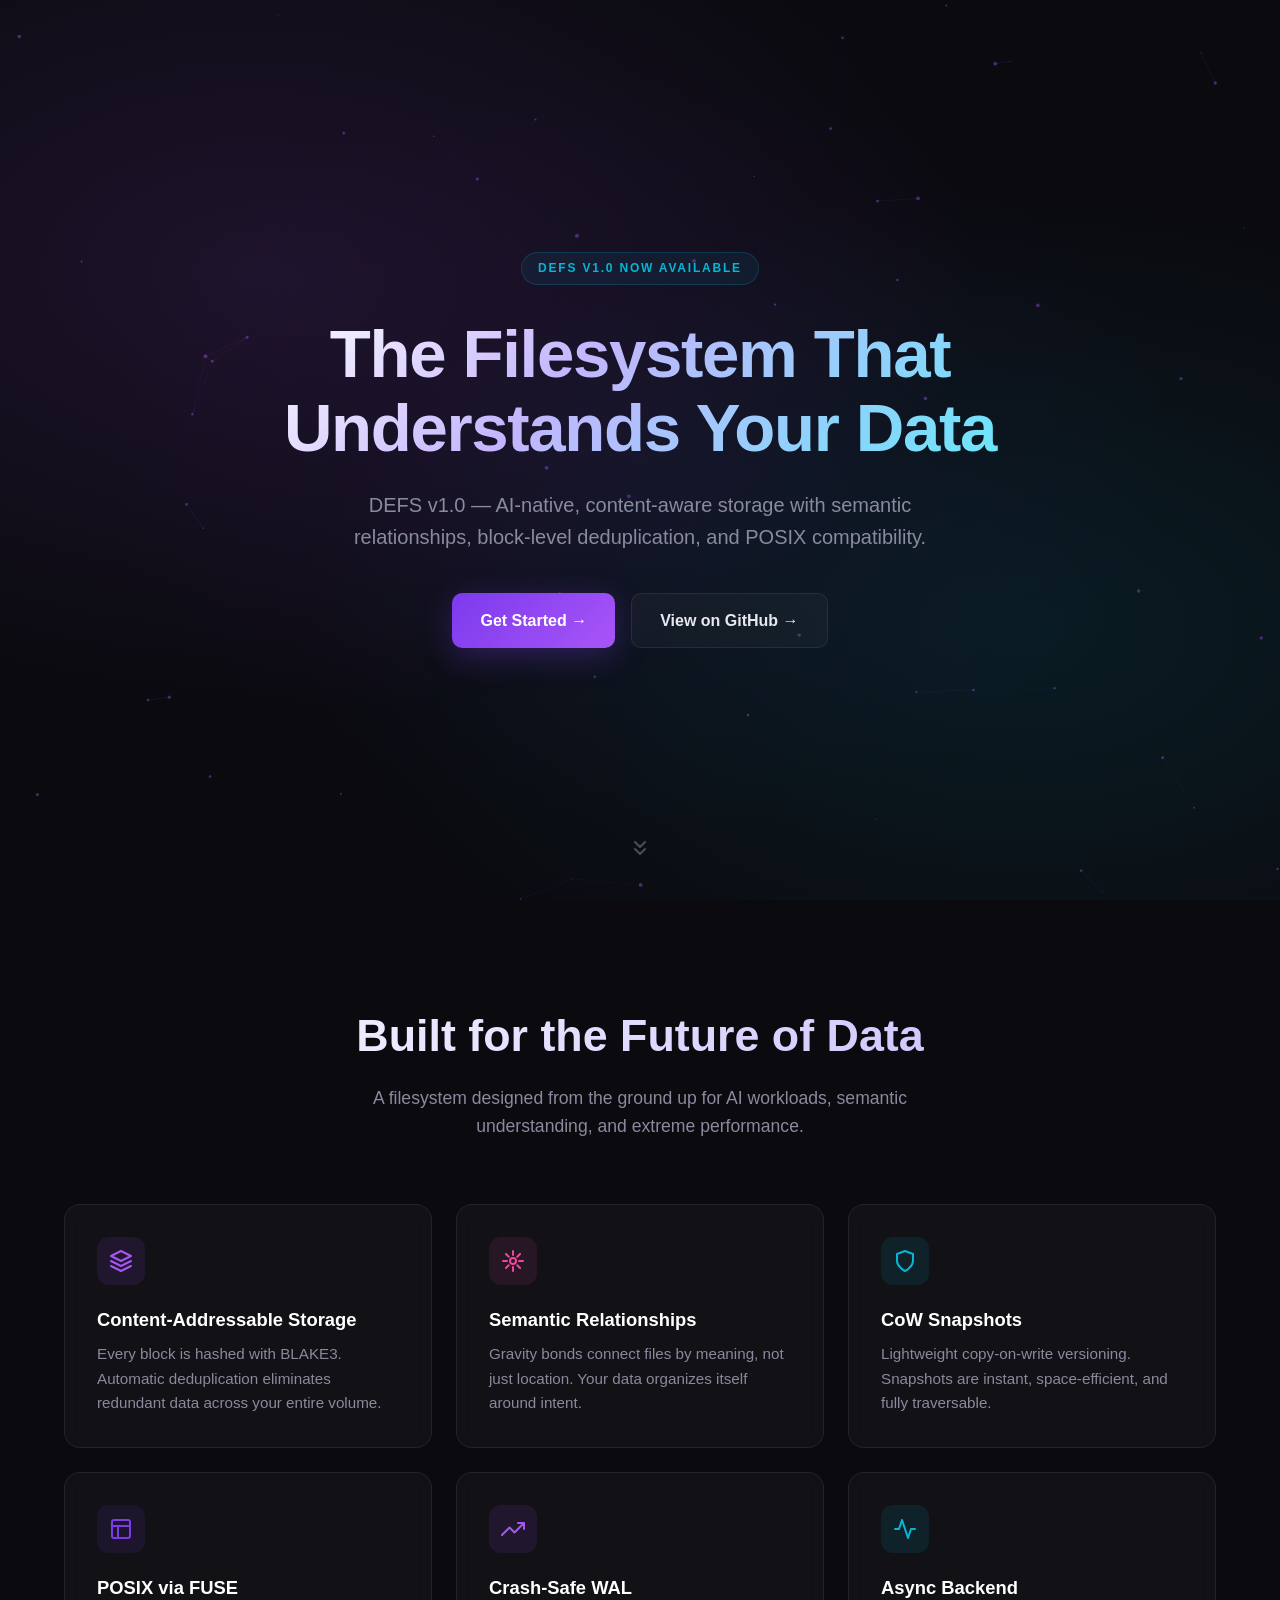
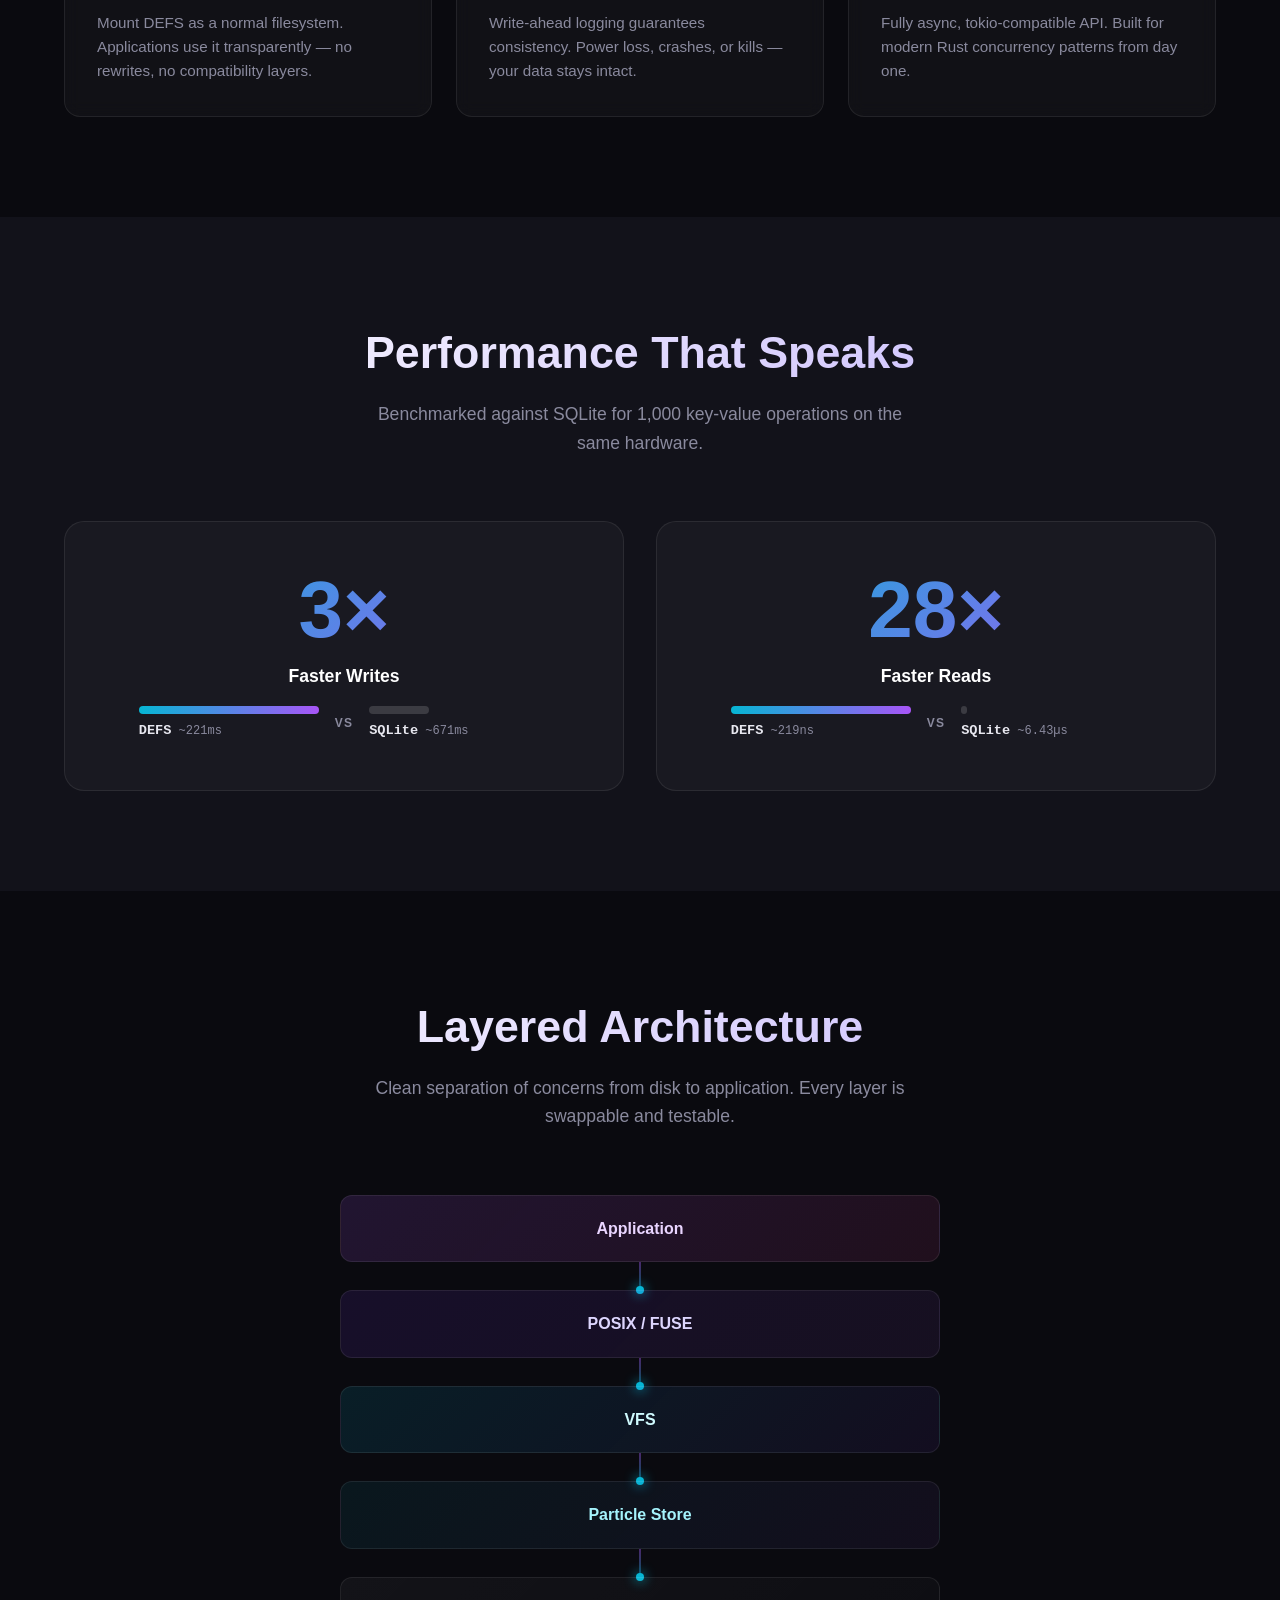
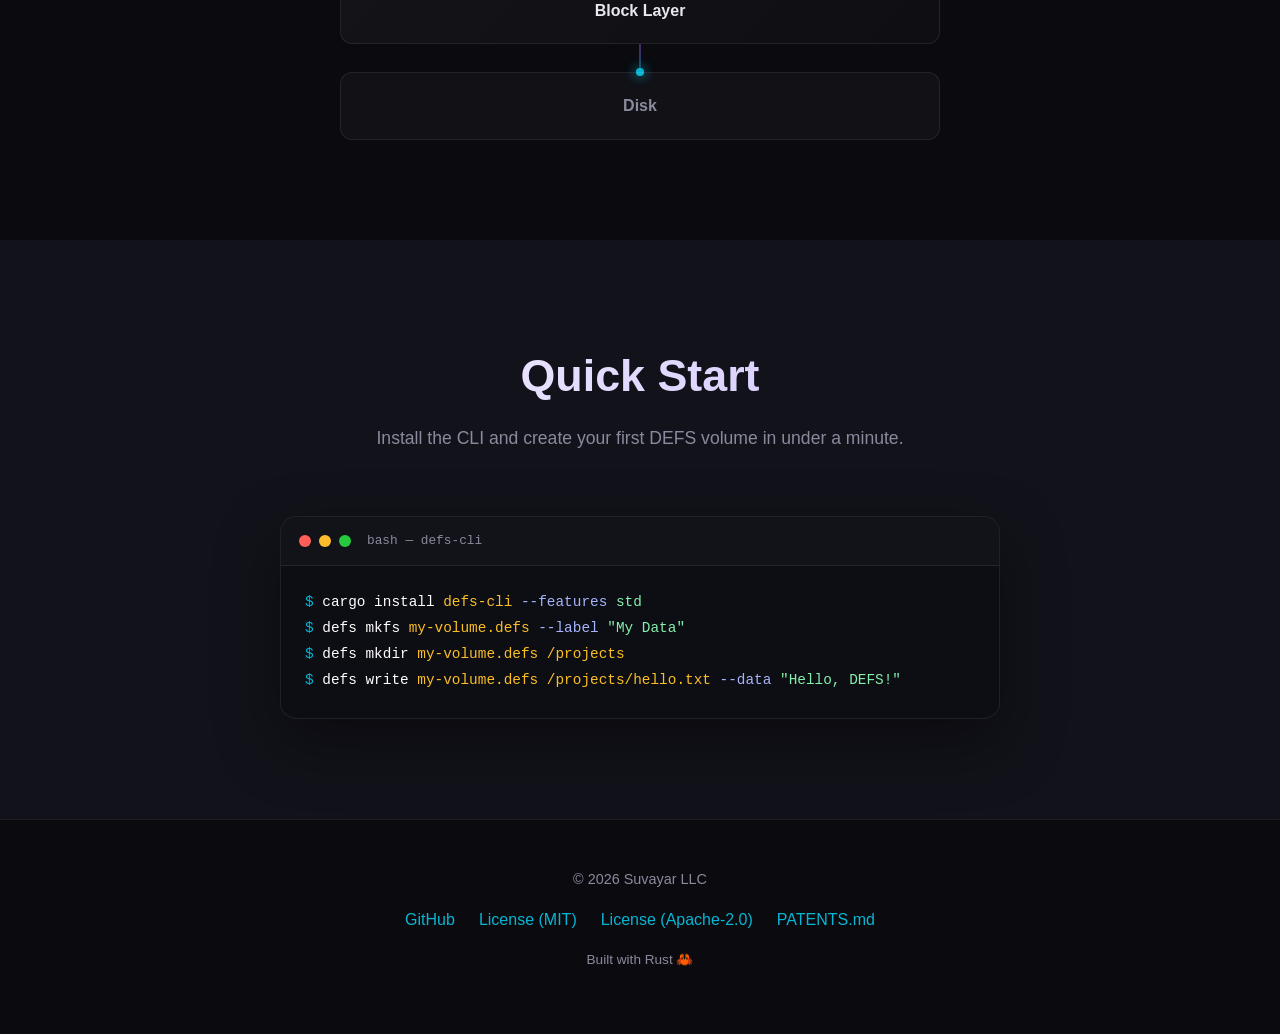
==== website/index.html @ 0989ec49 "chore: restructure repo — engine/ + website/ - Move Rust workspace into engine/ directory - Update C" ====
<!DOCTYPE html>
<html lang="en">
<head>
  <meta charset="UTF-8">
  <meta name="viewport" content="width=device-width, initial-scale=1.0">
  <title>DEFS — AI-Native Content-Aware Filesystem</title>
  <meta name="description" content="DEFS v1.0 — AI-native, content-aware storage with semantic relationships, block-level deduplication, and POSIX compatibility.">
  <style>
    :root {
      --bg: #0a0a0f;
      --bg-alt: #12121a;
      --bg-card: rgba(255,255,255,0.03);
      --border: rgba(255,255,255,0.08);
      --text: #e8e8f0;
      --text-dim: #8a8a9e;
      --accent-purple: #a855f7;
      --accent-violet: #7c3aed;
      --accent-cyan: #06b6d4;
      --accent-pink: #ec4899;
      --font-sans: -apple-system, BlinkMacSystemFont, "Segoe UI", Roboto, "Helvetica Neue", Arial, sans-serif;
      --font-mono: "SF Mono", "Fira Code", "JetBrains Mono", Consolas, monospace;
    }

    *, *::before, *::after {
      margin: 0;
      padding: 0;
      box-sizing: border-box;
    }

    html {
      scroll-behavior: smooth;
    }

    body {
      font-family: var(--font-sans);
      background: var(--bg);
      color: var(--text);
      line-height: 1.6;
      -webkit-font-smoothing: antialiased;
    }

    a {
      color: var(--accent-cyan);
      text-decoration: none;
      transition: opacity 0.2s;
    }
    a:hover {
      opacity: 0.8;
    }

    .container {
      max-width: 1200px;
      margin: 0 auto;
      padding: 0 24px;
    }

    /* ========== HERO ========== */
    .hero {
      position: relative;
      min-height: 100vh;
      display: flex;
      align-items: center;
      justify-content: center;
      overflow: hidden;
      text-align: center;
    }

    .hero-bg {
      position: absolute;
      inset: 0;
      background:
        radial-gradient(ellipse at 20% 30%, rgba(168,85,247,0.12) 0%, transparent 50%),
        radial-gradient(ellipse at 80% 70%, rgba(6,182,212,0.10) 0%, transparent 50%),
        radial-gradient(ellipse at 50% 50%, rgba(124,58,237,0.06) 0%, transparent 60%);
      z-index: 0;
    }

    .hero-particles {
      position: absolute;
      inset: 0;
      z-index: 1;
      pointer-events: none;
    }

    .hero-particles canvas {
      width: 100%;
      height: 100%;
      display: block;
    }

    .hero-content {
      position: relative;
      z-index: 2;
      max-width: 800px;
      padding: 0 24px;
    }

    .hero-badge {
      display: inline-block;
      font-size: 0.75rem;
      font-weight: 600;
      letter-spacing: 0.15em;
      text-transform: uppercase;
      color: var(--accent-cyan);
      background: rgba(6,182,212,0.08);
      border: 1px solid rgba(6,182,212,0.2);
      padding: 6px 16px;
      border-radius: 999px;
      margin-bottom: 32px;
      animation: fadeInUp 0.8s ease both;
    }

    .hero h1 {
      font-size: clamp(2.2rem, 6vw, 4.2rem);
      font-weight: 800;
      line-height: 1.1;
      letter-spacing: -0.02em;
      margin-bottom: 24px;
      background: linear-gradient(135deg, #fff 0%, #c4b5fd 40%, #67e8f9 100%);
      -webkit-background-clip: text;
      -webkit-text-fill-color: transparent;
      background-clip: text;
      animation: fadeInUp 0.8s ease 0.1s both;
    }

    .hero p {
      font-size: clamp(1rem, 2.5vw, 1.25rem);
      color: var(--text-dim);
      max-width: 640px;
      margin: 0 auto 40px;
      animation: fadeInUp 0.8s ease 0.2s both;
    }

    .hero-ctas {
      display: flex;
      gap: 16px;
      justify-content: center;
      flex-wrap: wrap;
      animation: fadeInUp 0.8s ease 0.3s both;
    }

    .btn {
      display: inline-flex;
      align-items: center;
      gap: 8px;
      padding: 14px 28px;
      border-radius: 10px;
      font-size: 1rem;
      font-weight: 600;
      transition: transform 0.2s, box-shadow 0.2s;
      cursor: pointer;
      border: none;
    }
    .btn:hover {
      transform: translateY(-2px);
    }

    .btn-primary {
      background: linear-gradient(135deg, var(--accent-violet), var(--accent-purple));
      color: #fff;
      box-shadow: 0 8px 32px rgba(124,58,237,0.3);
    }
    .btn-primary:hover {
      box-shadow: 0 12px 40px rgba(124,58,237,0.4);
      opacity: 1;
    }

    .btn-secondary {
      background: var(--bg-card);
      color: var(--text);
      border: 1px solid var(--border);
    }
    .btn-secondary:hover {
      background: rgba(255,255,255,0.06);
      opacity: 1;
    }

    .scroll-hint {
      position: absolute;
      bottom: 32px;
      left: 50%;
      transform: translateX(-50%);
      z-index: 2;
      animation: bounce 2s infinite;
    }
    .scroll-hint svg {
      width: 24px;
      height: 24px;
      stroke: var(--text-dim);
      opacity: 0.5;
    }

    /* ========== SECTIONS ========== */
    section {
      padding: 100px 0;
      position: relative;
    }

    .section-header {
      text-align: center;
      margin-bottom: 64px;
    }
    .section-header h2 {
      font-size: clamp(1.8rem, 4vw, 2.8rem);
      font-weight: 700;
      margin-bottom: 12px;
      background: linear-gradient(135deg, #fff 0%, #c4b5fd 100%);
      -webkit-background-clip: text;
      -webkit-text-fill-color: transparent;
      background-clip: text;
    }
    .section-header p {
      color: var(--text-dim);
      font-size: 1.1rem;
      max-width: 560px;
      margin: 0 auto;
    }

    /* ========== FEATURES ========== */
    .features-grid {
      display: grid;
      grid-template-columns: repeat(auto-fit, minmax(300px, 1fr));
      gap: 24px;
    }

    .feature-card {
      background: var(--bg-card);
      border: 1px solid var(--border);
      border-radius: 16px;
      padding: 32px;
      transition: transform 0.3s, border-color 0.3s, box-shadow 0.3s;
      backdrop-filter: blur(8px);
    }
    .feature-card:hover {
      transform: translateY(-4px);
      border-color: rgba(168,85,247,0.2);
      box-shadow: 0 16px 48px rgba(0,0,0,0.3);
    }

    .feature-icon {
      width: 48px;
      height: 48px;
      display: flex;
      align-items: center;
      justify-content: center;
      border-radius: 12px;
      margin-bottom: 20px;
      font-size: 1.5rem;
    }
    .feature-icon.purple { background: rgba(168,85,247,0.1); }
    .feature-icon.cyan   { background: rgba(6,182,212,0.1); }
    .feature-icon.pink   { background: rgba(236,72,153,0.1); }
    .feature-icon.violet { background: rgba(124,58,237,0.1); }

    .feature-card h3 {
      font-size: 1.15rem;
      font-weight: 600;
      margin-bottom: 8px;
      color: #fff;
    }
    .feature-card p {
      font-size: 0.95rem;
      color: var(--text-dim);
      line-height: 1.6;
    }

    /* ========== PERFORMANCE ========== */
    .perf {
      background: var(--bg-alt);
    }
    .perf-grid {
      display: grid;
      grid-template-columns: repeat(auto-fit, minmax(280px, 1fr));
      gap: 32px;
    }
    .perf-card {
      text-align: center;
      padding: 48px 32px;
      border-radius: 20px;
      background: var(--bg-card);
      border: 1px solid var(--border);
    }
    .perf-card .multiplier {
      font-size: clamp(3rem, 7vw, 5rem);
      font-weight: 800;
      line-height: 1;
      margin-bottom: 12px;
      background: linear-gradient(135deg, var(--accent-cyan), var(--accent-purple));
      -webkit-background-clip: text;
      -webkit-text-fill-color: transparent;
      background-clip: text;
    }
    .perf-card .label {
      font-size: 1.1rem;
      font-weight: 600;
      color: #fff;
      margin-bottom: 16px;
    }
    .perf-card .comparison {
      display: flex;
      align-items: center;
      justify-content: center;
      gap: 16px;
      margin-top: 16px;
      flex-wrap: wrap;
    }
    .perf-card .comparison .bar {
      flex: 1;
      min-width: 80px;
      max-width: 180px;
      text-align: left;
    }
    .perf-card .comparison .bar-fill {
      height: 8px;
      border-radius: 4px;
      margin-bottom: 6px;
    }
    .perf-card .comparison .bar-fill.defs {
      background: linear-gradient(90deg, var(--accent-cyan), var(--accent-purple));
    }
    .perf-card .comparison .bar-fill.sqlite {
      background: rgba(255,255,255,0.15);
    }
    .perf-card .comparison .bar-label {
      font-size: 0.75rem;
      color: var(--text-dim);
      font-family: var(--font-mono);
    }
    .perf-card .comparison .bar-label strong {
      color: var(--text);
      font-size: 0.85rem;
    }
    .perf-card .comparison .vs {
      font-size: 0.75rem;
      color: var(--text-dim);
      font-weight: 600;
      text-transform: uppercase;
      letter-spacing: 0.1em;
    }

    /* ========== ARCHITECTURE ========== */
    .arch-flow {
      display: flex;
      flex-direction: column;
      align-items: center;
      gap: 0;
      max-width: 600px;
      margin: 0 auto;
    }
    .arch-layer {
      width: 100%;
      padding: 20px 32px;
      border-radius: 12px;
      text-align: center;
      font-weight: 600;
      font-size: 1rem;
      border: 1px solid var(--border);
      position: relative;
      transition: transform 0.3s, border-color 0.3s;
    }
    .arch-layer:hover {
      transform: scale(1.02);
      border-color: rgba(168,85,247,0.3);
    }
    .arch-layer.app {
      background: linear-gradient(135deg, rgba(168,85,247,0.15), rgba(236,72,153,0.1));
      color: #e9d5ff;
    }
    .arch-layer.fuse {
      background: linear-gradient(135deg, rgba(124,58,237,0.12), rgba(168,85,247,0.08));
      color: #ddd6fe;
    }
    .arch-layer.vfs {
      background: linear-gradient(135deg, rgba(6,182,212,0.12), rgba(124,58,237,0.08));
      color: #cffafe;
    }
    .arch-layer.particle {
      background: linear-gradient(135deg, rgba(6,182,212,0.08), rgba(168,85,247,0.06));
      color: #a5f3fc;
    }
    .arch-layer.block {
      background: linear-gradient(135deg, rgba(255,255,255,0.04), rgba(255,255,255,0.02));
      color: var(--text);
    }
    .arch-layer.disk {
      background: rgba(255,255,255,0.03);
      color: var(--text-dim);
    }

    .arch-connector {
      width: 2px;
      height: 28px;
      background: linear-gradient(180deg, rgba(168,85,247,0.4), rgba(6,182,212,0.4));
      position: relative;
    }
    .arch-connector::after {
      content: '';
      position: absolute;
      bottom: -4px;
      left: 50%;
      transform: translateX(-50%);
      width: 8px;
      height: 8px;
      border-radius: 50%;
      background: var(--accent-cyan);
      box-shadow: 0 0 12px var(--accent-cyan);
    }

    /* ========== QUICK START ========== */
    .quickstart {
      background: var(--bg-alt);
    }
    .terminal {
      max-width: 720px;
      margin: 0 auto;
      background: #0d0d14;
      border: 1px solid var(--border);
      border-radius: 16px;
      overflow: hidden;
      box-shadow: 0 24px 64px rgba(0,0,0,0.4);
    }
    .terminal-header {
      display: flex;
      align-items: center;
      gap: 8px;
      padding: 14px 18px;
      background: rgba(255,255,255,0.02);
      border-bottom: 1px solid var(--border);
    }
    .terminal-dot {
      width: 12px;
      height: 12px;
      border-radius: 50%;
    }
    .terminal-dot.red    { background: #ff5f56; }
    .terminal-dot.yellow { background: #ffbd2e; }
    .terminal-dot.green  { background: #27c93f; }
    .terminal-title {
      margin-left: 8px;
      font-size: 0.8rem;
      color: var(--text-dim);
      font-family: var(--font-mono);
    }
    .terminal-body {
      padding: 24px;
      font-family: var(--font-mono);
      font-size: 0.9rem;
      line-height: 1.8;
      overflow-x: auto;
    }
    .terminal-body .prompt {
      color: var(--accent-cyan);
    }
    .terminal-body .cmd {
      color: #fff;
    }
    .terminal-body .arg {
      color: #fbbf24;
    }
    .terminal-body .flag {
      color: #a5b4fc;
    }
    .terminal-body .str {
      color: #86efac;
    }
    .terminal-body .comment {
      color: var(--text-dim);
    }

    /* ========== FOOTER ========== */
    footer {
      padding: 48px 0;
      border-top: 1px solid var(--border);
      text-align: center;
    }
    footer p {
      color: var(--text-dim);
      font-size: 0.9rem;
      margin-bottom: 16px;
    }
    footer .links {
      display: flex;
      gap: 24px;
      justify-content: center;
      flex-wrap: wrap;
      margin-bottom: 16px;
    }
    footer .rust {
      font-size: 0.85rem;
      color: var(--text-dim);
    }

    /* ========== ANIMATIONS ========== */
    @keyframes fadeInUp {
      from { opacity: 0; transform: translateY(30px); }
      to   { opacity: 1; transform: translateY(0); }
    }
    @keyframes bounce {
      0%, 20%, 50%, 80%, 100% { transform: translateX(-50%) translateY(0); }
      40% { transform: translateX(-50%) translateY(-8px); }
      60% { transform: translateX(-50%) translateY(-4px); }
    }

    .reveal {
      opacity: 0;
      transform: translateY(40px);
      transition: opacity 0.8s ease, transform 0.8s ease;
    }
    .reveal.visible {
      opacity: 1;
      transform: translateY(0);
    }

    /* ========== RESPONSIVE ========== */
    @media (max-width: 640px) {
      section { padding: 64px 0; }
      .feature-card { padding: 24px; }
      .perf-card { padding: 32px 20px; }
      .arch-layer { padding: 16px 20px; font-size: 0.9rem; }
    }
  </style>
</head>
<body>

  <!-- ========== HERO ========== -->
  <section class="hero" id="hero">
    <div class="hero-bg"></div>
    <div class="hero-particles">
      <canvas id="particles"></canvas>
    </div>
    <div class="hero-content">
      <div class="hero-badge">DEFS v1.0 Now Available</div>
      <h1>The Filesystem That Understands Your Data</h1>
      <p>DEFS v1.0 — AI-native, content-aware storage with semantic relationships, block-level deduplication, and POSIX compatibility.</p>
      <div class="hero-ctas">
        <a href="#quickstart" class="btn btn-primary">Get Started &rarr;</a>
        <a href="https://github.com/taylor-oclaw/DEFS" target="_blank" rel="noopener" class="btn btn-secondary">View on GitHub &rarr;</a>
      </div>
    </div>
    <div class="scroll-hint">
      <svg viewBox="0 0 24 24" fill="none" stroke-width="2" stroke-linecap="round" stroke-linejoin="round">
        <path d="M7 13l5 5 5-5M7 6l5 5 5-5"/>
      </svg>
    </div>
  </section>

  <!-- ========== FEATURES ========== -->
  <section id="features">
    <div class="container">
      <div class="section-header reveal">
        <h2>Built for the Future of Data</h2>
        <p>A filesystem designed from the ground up for AI workloads, semantic understanding, and extreme performance.</p>
      </div>
      <div class="features-grid">
        <div class="feature-card reveal">
          <div class="feature-icon purple">
            <svg width="24" height="24" viewBox="0 0 24 24" fill="none" stroke="#a855f7" stroke-width="2" stroke-linecap="round" stroke-linejoin="round"><path d="M12 2L2 7l10 5 10-5-10-5z"/><path d="M2 17l10 5 10-5"/><path d="M2 12l10 5 10-5"/></svg>
          </div>
          <h3>Content-Addressable Storage</h3>
          <p>Every block is hashed with BLAKE3. Automatic deduplication eliminates redundant data across your entire volume.</p>
        </div>
        <div class="feature-card reveal">
          <div class="feature-icon pink">
            <svg width="24" height="24" viewBox="0 0 24 24" fill="none" stroke="#ec4899" stroke-width="2" stroke-linecap="round" stroke-linejoin="round"><circle cx="12" cy="12" r="3"/><path d="M12 2v4"/><path d="M12 18v4"/><path d="M4.93 4.93l2.83 2.83"/><path d="M16.24 16.24l2.83 2.83"/><path d="M2 12h4"/><path d="M18 12h4"/><path d="M4.93 19.07l2.83-2.83"/><path d="M16.24 7.76l2.83-2.83"/></svg>
          </div>
          <h3>Semantic Relationships</h3>
          <p>Gravity bonds connect files by meaning, not just location. Your data organizes itself around intent.</p>
        </div>
        <div class="feature-card reveal">
          <div class="feature-icon cyan">
            <svg width="24" height="24" viewBox="0 0 24 24" fill="none" stroke="#06b6d4" stroke-width="2" stroke-linecap="round" stroke-linejoin="round"><path d="M12 22s8-4 8-10V5l-8-3-8 3v7c0 6 8 10 8 10z"/></svg>
          </div>
          <h3>CoW Snapshots</h3>
          <p>Lightweight copy-on-write versioning. Snapshots are instant, space-efficient, and fully traversable.</p>
        </div>
        <div class="feature-card reveal">
          <div class="feature-icon violet">
            <svg width="24" height="24" viewBox="0 0 24 24" fill="none" stroke="#7c3aed" stroke-width="2" stroke-linecap="round" stroke-linejoin="round"><rect x="3" y="3" width="18" height="18" rx="2" ry="2"/><line x1="3" y1="9" x2="21" y2="9"/><line x1="9" y1="21" x2="9" y2="9"/></svg>
          </div>
          <h3>POSIX via FUSE</h3>
          <p>Mount DEFS as a normal filesystem. Applications use it transparently — no rewrites, no compatibility layers.</p>
        </div>
        <div class="feature-card reveal">
          <div class="feature-icon purple">
            <svg width="24" height="24" viewBox="0 0 24 24" fill="none" stroke="#a855f7" stroke-width="2" stroke-linecap="round" stroke-linejoin="round"><polyline points="23 6 13.5 15.5 8.5 10.5 1 18"/><polyline points="17 6 23 6 23 12"/></svg>
          </div>
          <h3>Crash-Safe WAL</h3>
          <p>Write-ahead logging guarantees consistency. Power loss, crashes, or kills — your data stays intact.</p>
        </div>
        <div class="feature-card reveal">
          <div class="feature-icon cyan">
            <svg width="24" height="24" viewBox="0 0 24 24" fill="none" stroke="#06b6d4" stroke-width="2" stroke-linecap="round" stroke-linejoin="round"><polyline points="22 12 18 12 15 21 9 3 6 12 2 12"/></svg>
          </div>
          <h3>Async Backend</h3>
          <p>Fully async, tokio-compatible API. Built for modern Rust concurrency patterns from day one.</p>
        </div>
      </div>
    </div>
  </section>

  <!-- ========== PERFORMANCE ========== -->
  <section class="perf" id="performance">
    <div class="container">
      <div class="section-header reveal">
        <h2>Performance That Speaks</h2>
        <p>Benchmarked against SQLite for 1,000 key-value operations on the same hardware.</p>
      </div>
      <div class="perf-grid">
        <div class="perf-card reveal">
          <div class="multiplier" data-target="3" data-suffix="&times;">0&times;</div>
          <div class="label">Faster Writes</div>
          <div class="comparison">
            <div class="bar">
              <div class="bar-fill defs" style="width:100%"></div>
              <div class="bar-label"><strong>DEFS</strong> ~221ms</div>
            </div>
            <div class="vs">vs</div>
            <div class="bar">
              <div class="bar-fill sqlite" style="width:33%"></div>
              <div class="bar-label"><strong>SQLite</strong> ~671ms</div>
            </div>
          </div>
        </div>
        <div class="perf-card reveal">
          <div class="multiplier" data-target="29" data-suffix="&times;">0&times;</div>
          <div class="label">Faster Reads</div>
          <div class="comparison">
            <div class="bar">
              <div class="bar-fill defs" style="width:100%"></div>
              <div class="bar-label"><strong>DEFS</strong> ~219ns</div>
            </div>
            <div class="vs">vs</div>
            <div class="bar">
              <div class="bar-fill sqlite" style="width:3.4%"></div>
              <div class="bar-label"><strong>SQLite</strong> ~6.43&micro;s</div>
            </div>
          </div>
        </div>
      </div>
    </div>
  </section>

  <!-- ========== ARCHITECTURE ========== -->
  <section id="architecture">
    <div class="container">
      <div class="section-header reveal">
        <h2>Layered Architecture</h2>
        <p>Clean separation of concerns from disk to application. Every layer is swappable and testable.</p>
      </div>
      <div class="arch-flow reveal">
        <div class="arch-layer app">Application</div>
        <div class="arch-connector"></div>
        <div class="arch-layer fuse">POSIX / FUSE</div>
        <div class="arch-connector"></div>
        <div class="arch-layer vfs">VFS</div>
        <div class="arch-connector"></div>
        <div class="arch-layer particle">Particle Store</div>
        <div class="arch-connector"></div>
        <div class="arch-layer block">Block Layer</div>
        <div class="arch-connector"></div>
        <div class="arch-layer disk">Disk</div>
      </div>
    </div>
  </section>

  <!-- ========== QUICK START ========== -->
  <section class="quickstart" id="quickstart">
    <div class="container">
      <div class="section-header reveal">
        <h2>Quick Start</h2>
        <p>Install the CLI and create your first DEFS volume in under a minute.</p>
      </div>
      <div class="terminal reveal">
        <div class="terminal-header">
          <div class="terminal-dot red"></div>
          <div class="terminal-dot yellow"></div>
          <div class="terminal-dot green"></div>
          <div class="terminal-title">bash — defs-cli</div>
        </div>
        <div class="terminal-body">
          <div><span class="prompt">$</span> <span class="cmd">cargo</span> <span class="cmd">install</span> <span class="arg">defs-cli</span> <span class="flag">--features</span> <span class="str">std</span></div>
          <div><span class="prompt">$</span> <span class="cmd">defs</span> <span class="cmd">mkfs</span> <span class="arg">my-volume.defs</span> <span class="flag">--label</span> <span class="str">"My Data"</span></div>
          <div><span class="prompt">$</span> <span class="cmd">defs</span> <span class="cmd">mkdir</span> <span class="arg">my-volume.defs</span> <span class="arg">/projects</span></div>
          <div><span class="prompt">$</span> <span class="cmd">defs</span> <span class="cmd">write</span> <span class="arg">my-volume.defs</span> <span class="arg">/projects/hello.txt</span> <span class="flag">--data</span> <span class="str">"Hello, DEFS!"</span></div>
        </div>
      </div>
    </div>
  </section>

  <!-- ========== FOOTER ========== -->
  <footer>
    <div class="container">
      <p>&copy; 2026 Suvayar LLC</p>
      <div class="links">
        <a href="https://github.com/taylor-oclaw/DEFS" target="_blank" rel="noopener">GitHub</a>
        <a href="https://github.com/taylor-oclaw/DEFS/blob/main/LICENSE-MIT" target="_blank" rel="noopener">License (MIT)</a>
        <a href="https://github.com/taylor-oclaw/DEFS/blob/main/LICENSE-APACHE" target="_blank" rel="noopener">License (Apache-2.0)</a>
        <a href="https://github.com/taylor-oclaw/DEFS/blob/main/PATENTS.md" target="_blank" rel="noopener">PATENTS.md</a>
      </div>
      <p class="rust">Built with Rust 🦀</p>
    </div>
  </footer>

  <script>
    // ========== PARTICLE BACKGROUND ==========
    (function() {
      const canvas = document.getElementById('particles');
      if (!canvas) return;
      const ctx = canvas.getContext('2d');
      let particles = [];
      const COUNT = 60;
      const CONNECTION_DIST = 120;
      const MAX_CONNECTIONS = 3;

      function resize() {
        canvas.width = canvas.offsetWidth * window.devicePixelRatio;
        canvas.height = canvas.offsetHeight * window.devicePixelRatio;
        ctx.scale(window.devicePixelRatio, window.devicePixelRatio);
      }

      class Particle {
        constructor() {
          this.x = Math.random() * canvas.offsetWidth;
          this.y = Math.random() * canvas.offsetHeight;
          this.vx = (Math.random() - 0.5) * 0.4;
          this.vy = (Math.random() - 0.5) * 0.4;
          this.radius = Math.random() * 1.5 + 0.5;
        }
        update() {
          this.x += this.vx;
          this.y += this.vy;
          if (this.x < 0 || this.x > canvas.offsetWidth) this.vx *= -1;
          if (this.y < 0 || this.y > canvas.offsetHeight) this.vy *= -1;
        }
        draw() {
          ctx.beginPath();
          ctx.arc(this.x, this.y, this.radius, 0, Math.PI * 2);
          ctx.fillStyle = 'rgba(168,85,247,0.4)';
          ctx.fill();
        }
      }

      function init() {
        resize();
        particles = [];
        for (let i = 0; i < COUNT; i++) particles.push(new Particle());
      }

      function drawConnections() {
        for (let i = 0; i < particles.length; i++) {
          let connections = 0;
          for (let j = i + 1; j < particles.length; j++) {
            const dx = particles[i].x - particles[j].x;
            const dy = particles[i].y - particles[j].y;
            const dist = Math.sqrt(dx * dx + dy * dy);
            if (dist < CONNECTION_DIST && connections < MAX_CONNECTIONS) {
              const alpha = (1 - dist / CONNECTION_DIST) * 0.15;
              ctx.beginPath();
              ctx.moveTo(particles[i].x, particles[i].y);
              ctx.lineTo(particles[j].x, particles[j].y);
              ctx.strokeStyle = `rgba(168,85,247,${alpha})`;
              ctx.lineWidth = 0.8;
              ctx.stroke();
              connections++;
            }
          }
        }
      }

      function animate() {
        ctx.clearRect(0, 0, canvas.offsetWidth, canvas.offsetHeight);
        particles.forEach(p => { p.update(); p.draw(); });
        drawConnections();
        requestAnimationFrame(animate);
      }

      window.addEventListener('resize', () => { resize(); init(); });
      init();
      animate();
    })();

    // ========== SCROLL REVEAL ==========
    (function() {
      const observer = new IntersectionObserver((entries) => {
        entries.forEach(entry => {
          if (entry.isIntersecting) {
            entry.target.classList.add('visible');
          }
        });
      }, { threshold: 0.1, rootMargin: '0px 0px -40px 0px' });
      document.querySelectorAll('.reveal').forEach(el => observer.observe(el));
    })();

    // ========== ANIMATED COUNTERS ==========
    (function() {
      const counters = document.querySelectorAll('.multiplier');
      const observer = new IntersectionObserver((entries) => {
        entries.forEach(entry => {
          if (!entry.isIntersecting) return;
          const el = entry.target;
          const target = parseInt(el.dataset.target, 10);
          const suffix = el.dataset.suffix || '';
          let current = 0;
          const duration = 1500;
          const start = performance.now();

          function easeOutQuart(t) { return 1 - Math.pow(1 - t, 4); }

          function update(now) {
            const elapsed = now - start;
            const progress = Math.min(elapsed / duration, 1);
            current = Math.round(easeOutQuart(progress) * target);
            el.innerHTML = current + suffix;
            if (progress < 1) requestAnimationFrame(update);
          }
          requestAnimationFrame(update);
          observer.unobserve(el);
        });
      }, { threshold: 0.5 });
      counters.forEach(c => observer.observe(c));
    })();
  </script>
</body>
</html>
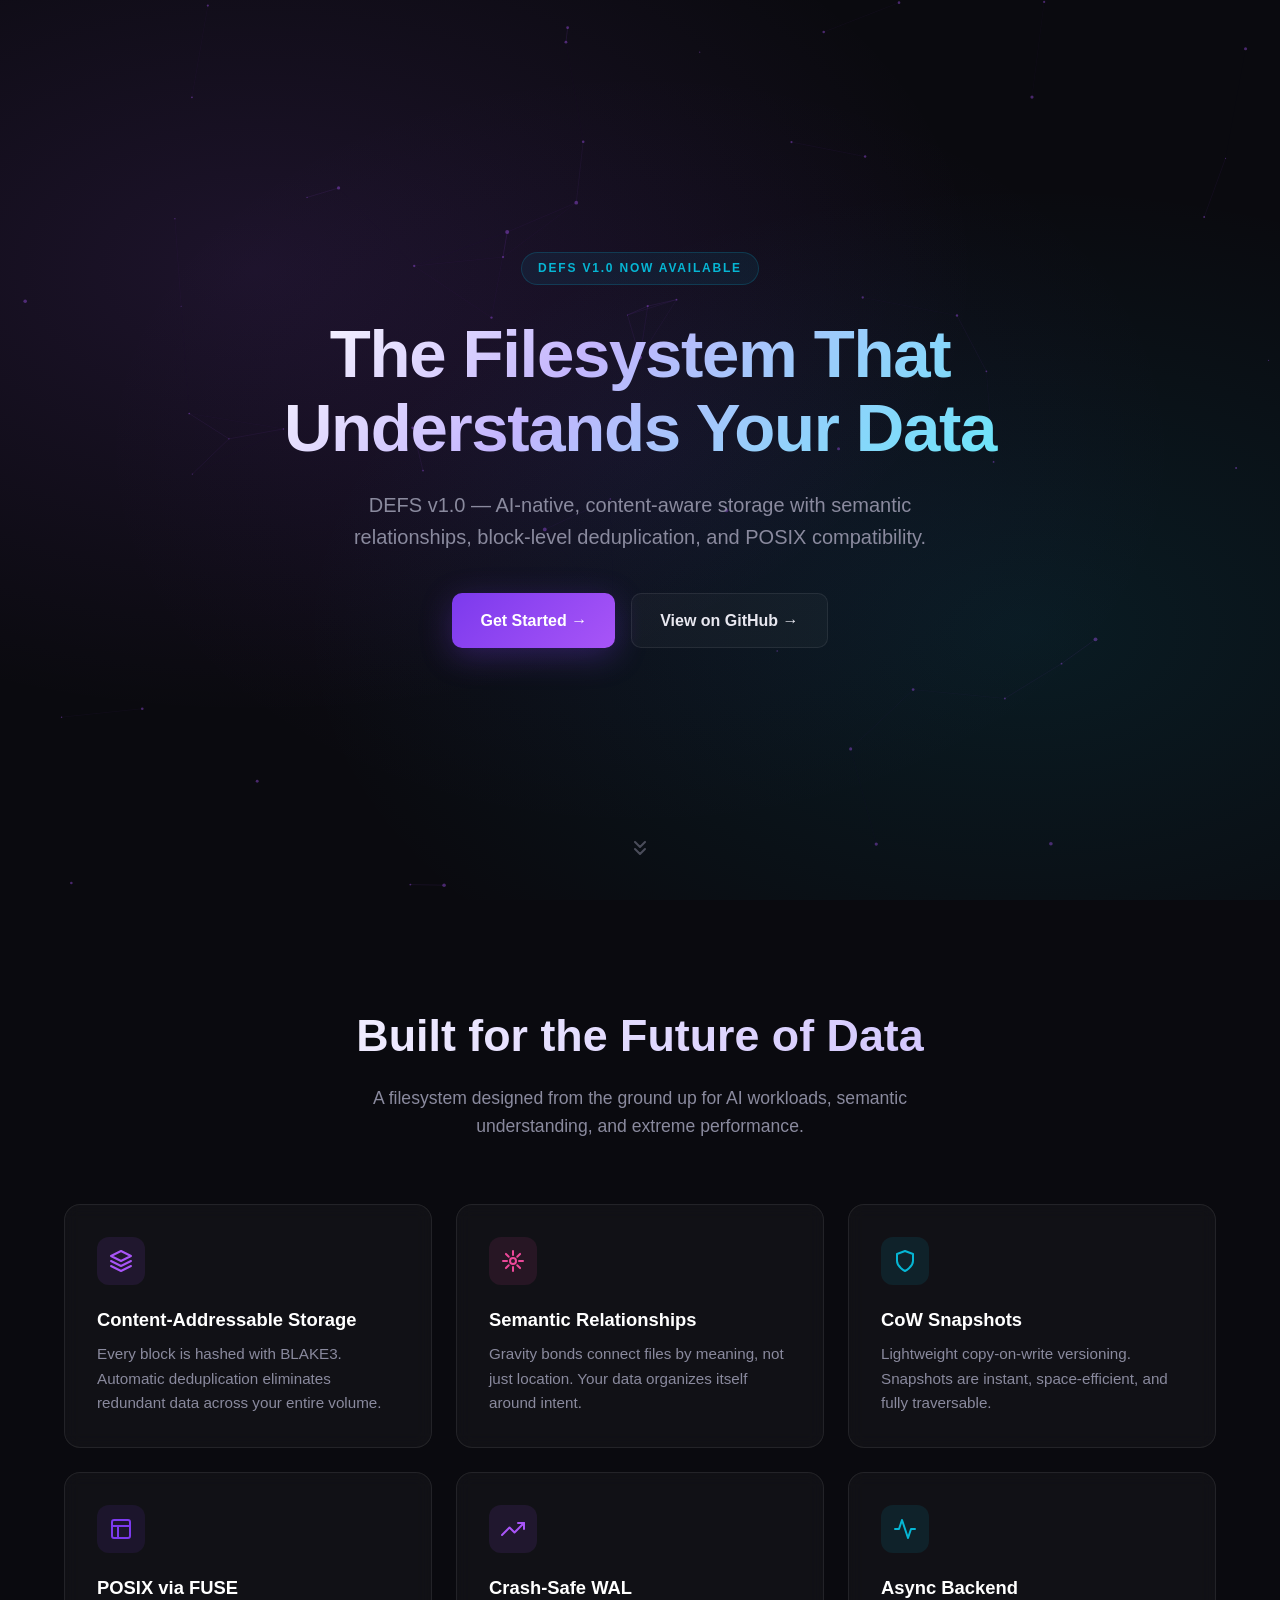
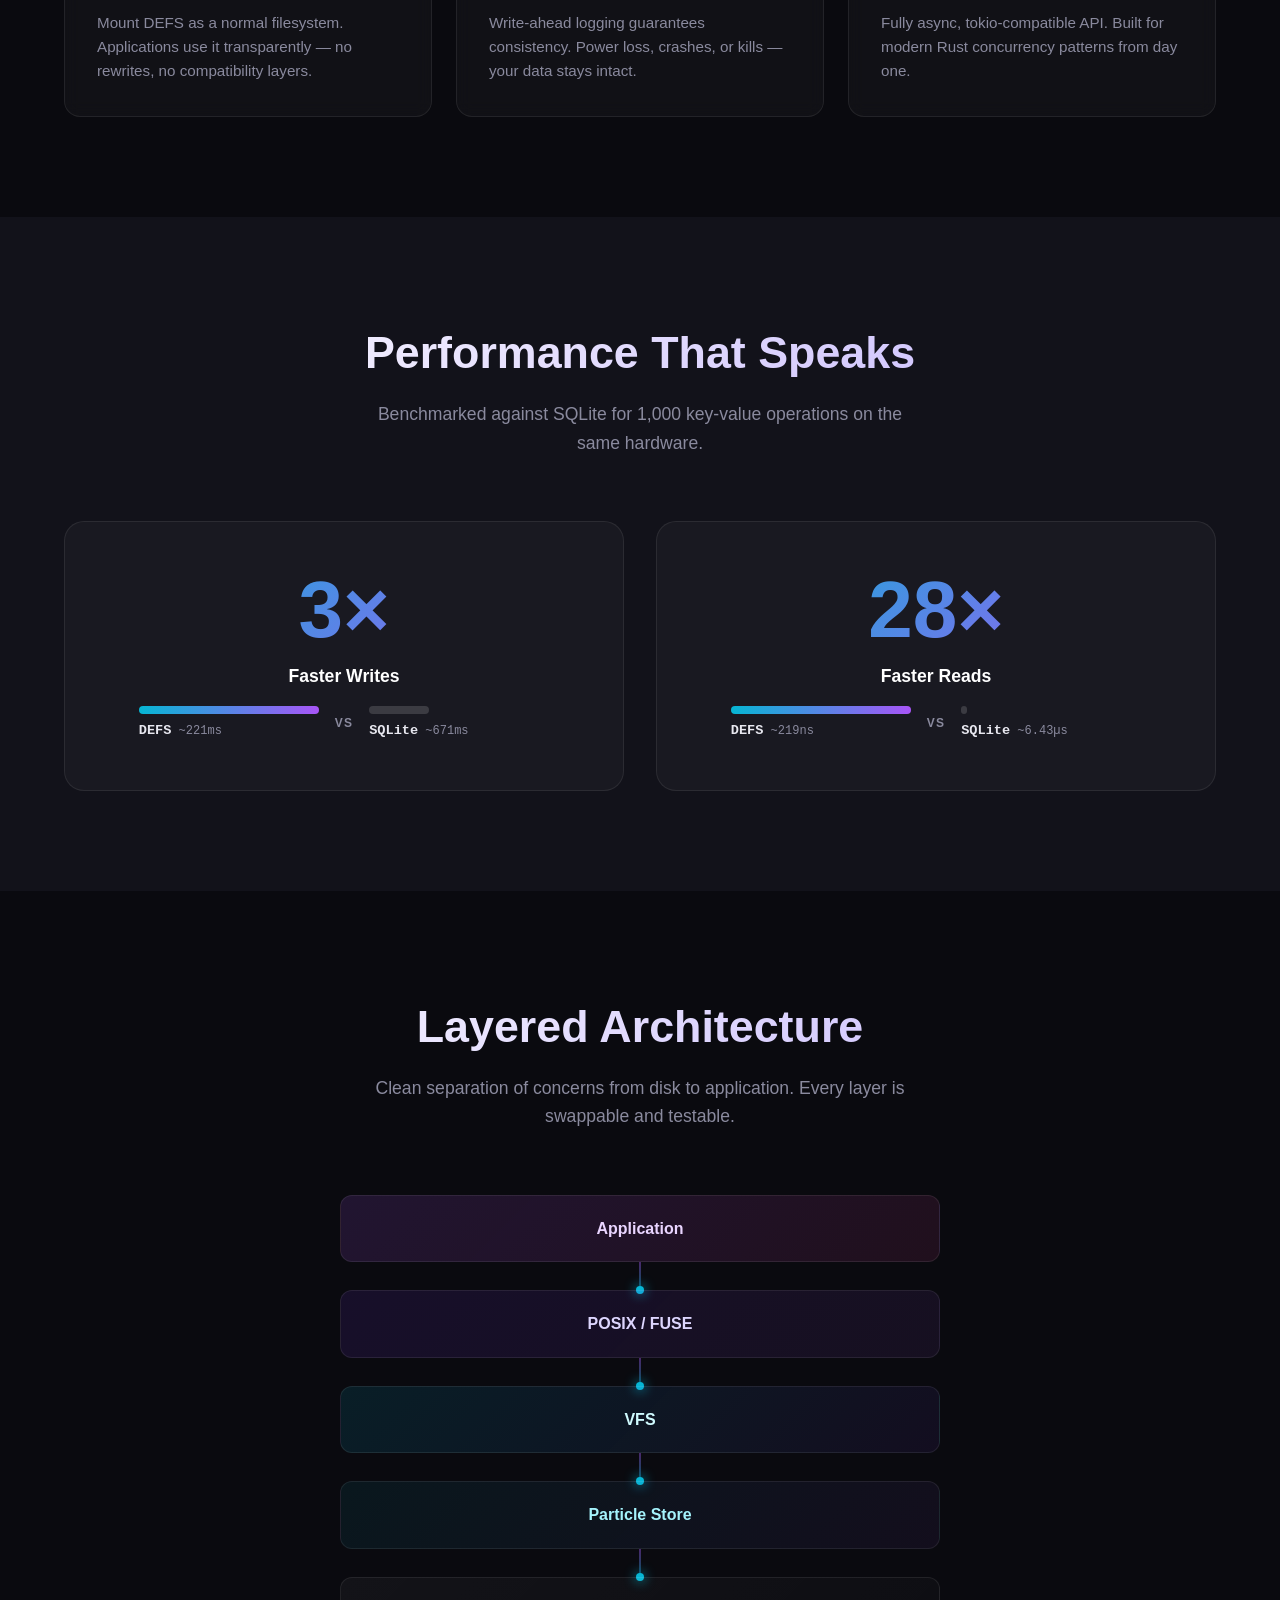
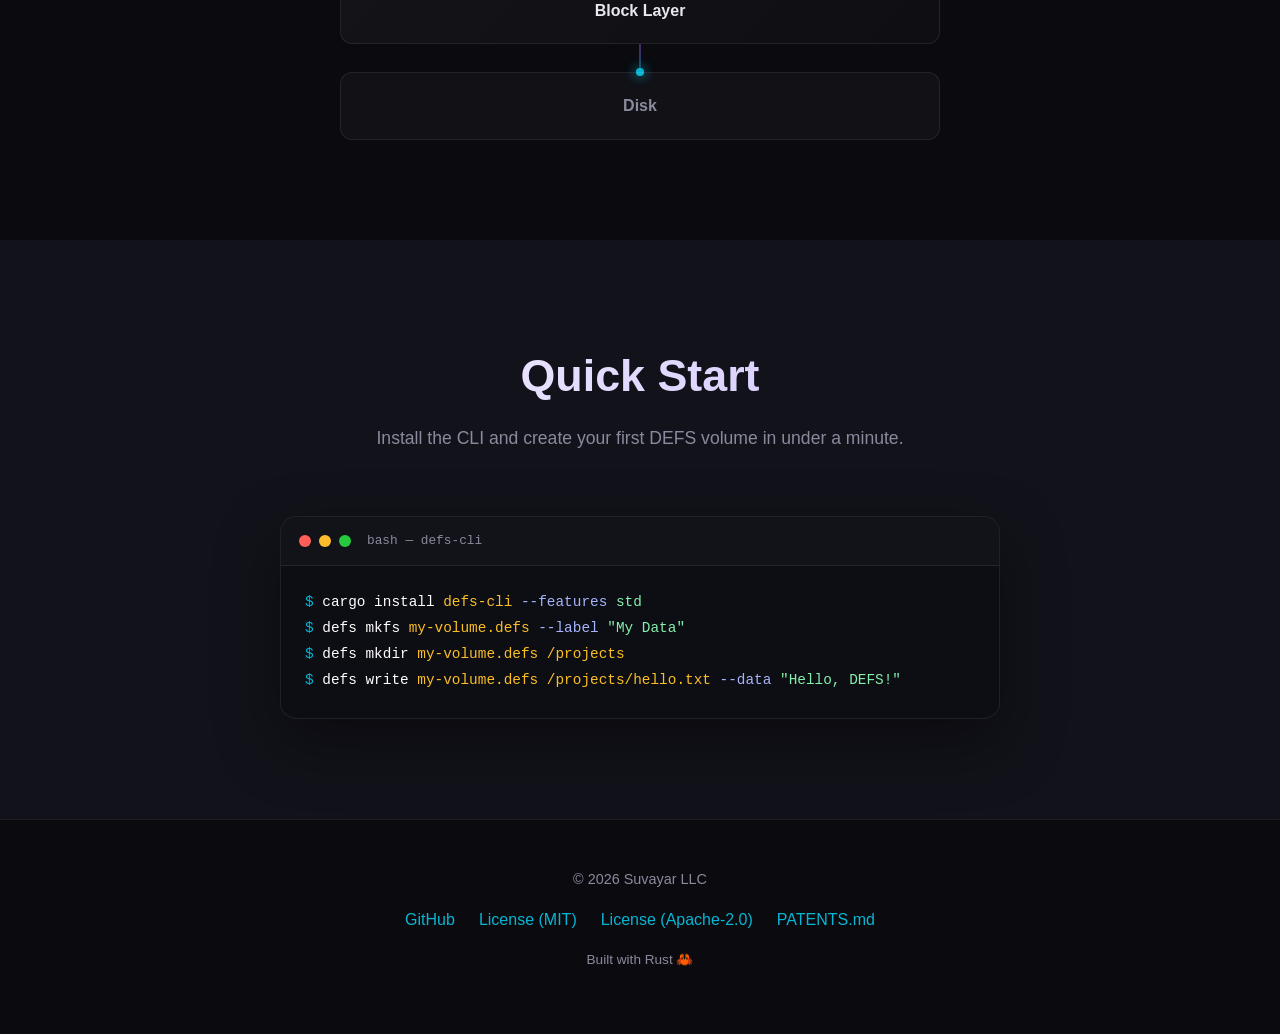
==== commit 1d92ba3c: "docs: organize into docs/ folder - Move CHANGELOG.md and PATENTS.md into docs/ - Add CODE_OF_CONDUCT" ====
--- a/website/index.html
+++ b/website/index.html
@@ -695,7 +695,7 @@
         <a href="https://github.com/taylor-oclaw/DEFS" target="_blank" rel="noopener">GitHub</a>
         <a href="https://github.com/taylor-oclaw/DEFS/blob/main/LICENSE-MIT" target="_blank" rel="noopener">License (MIT)</a>
         <a href="https://github.com/taylor-oclaw/DEFS/blob/main/LICENSE-APACHE" target="_blank" rel="noopener">License (Apache-2.0)</a>
-        <a href="https://github.com/taylor-oclaw/DEFS/blob/main/PATENTS.md" target="_blank" rel="noopener">PATENTS.md</a>
+        <a href="https://github.com/taylor-oclaw/DEFS/blob/main/docs/PATENTS.md" target="_blank" rel="noopener">PATENTS.md</a>
       </div>
       <p class="rust">Built with Rust 🦀</p>
     </div>
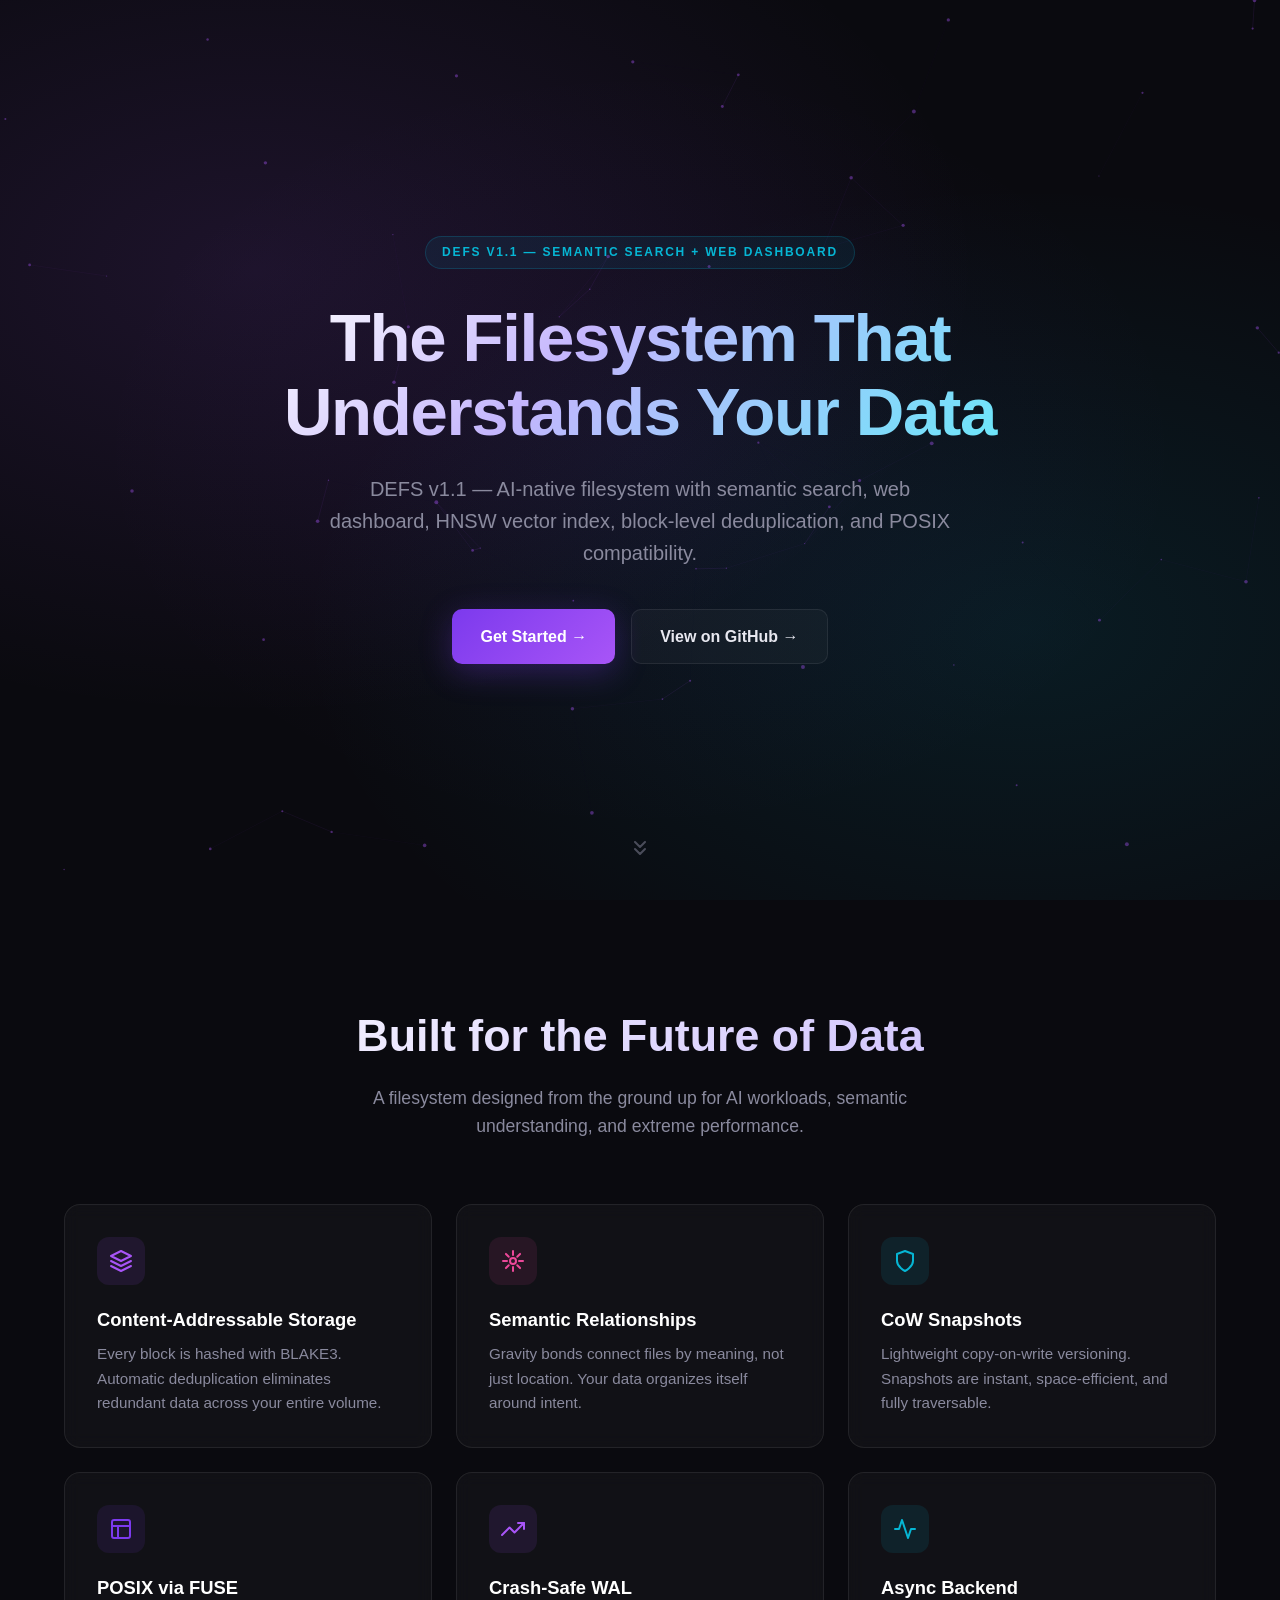
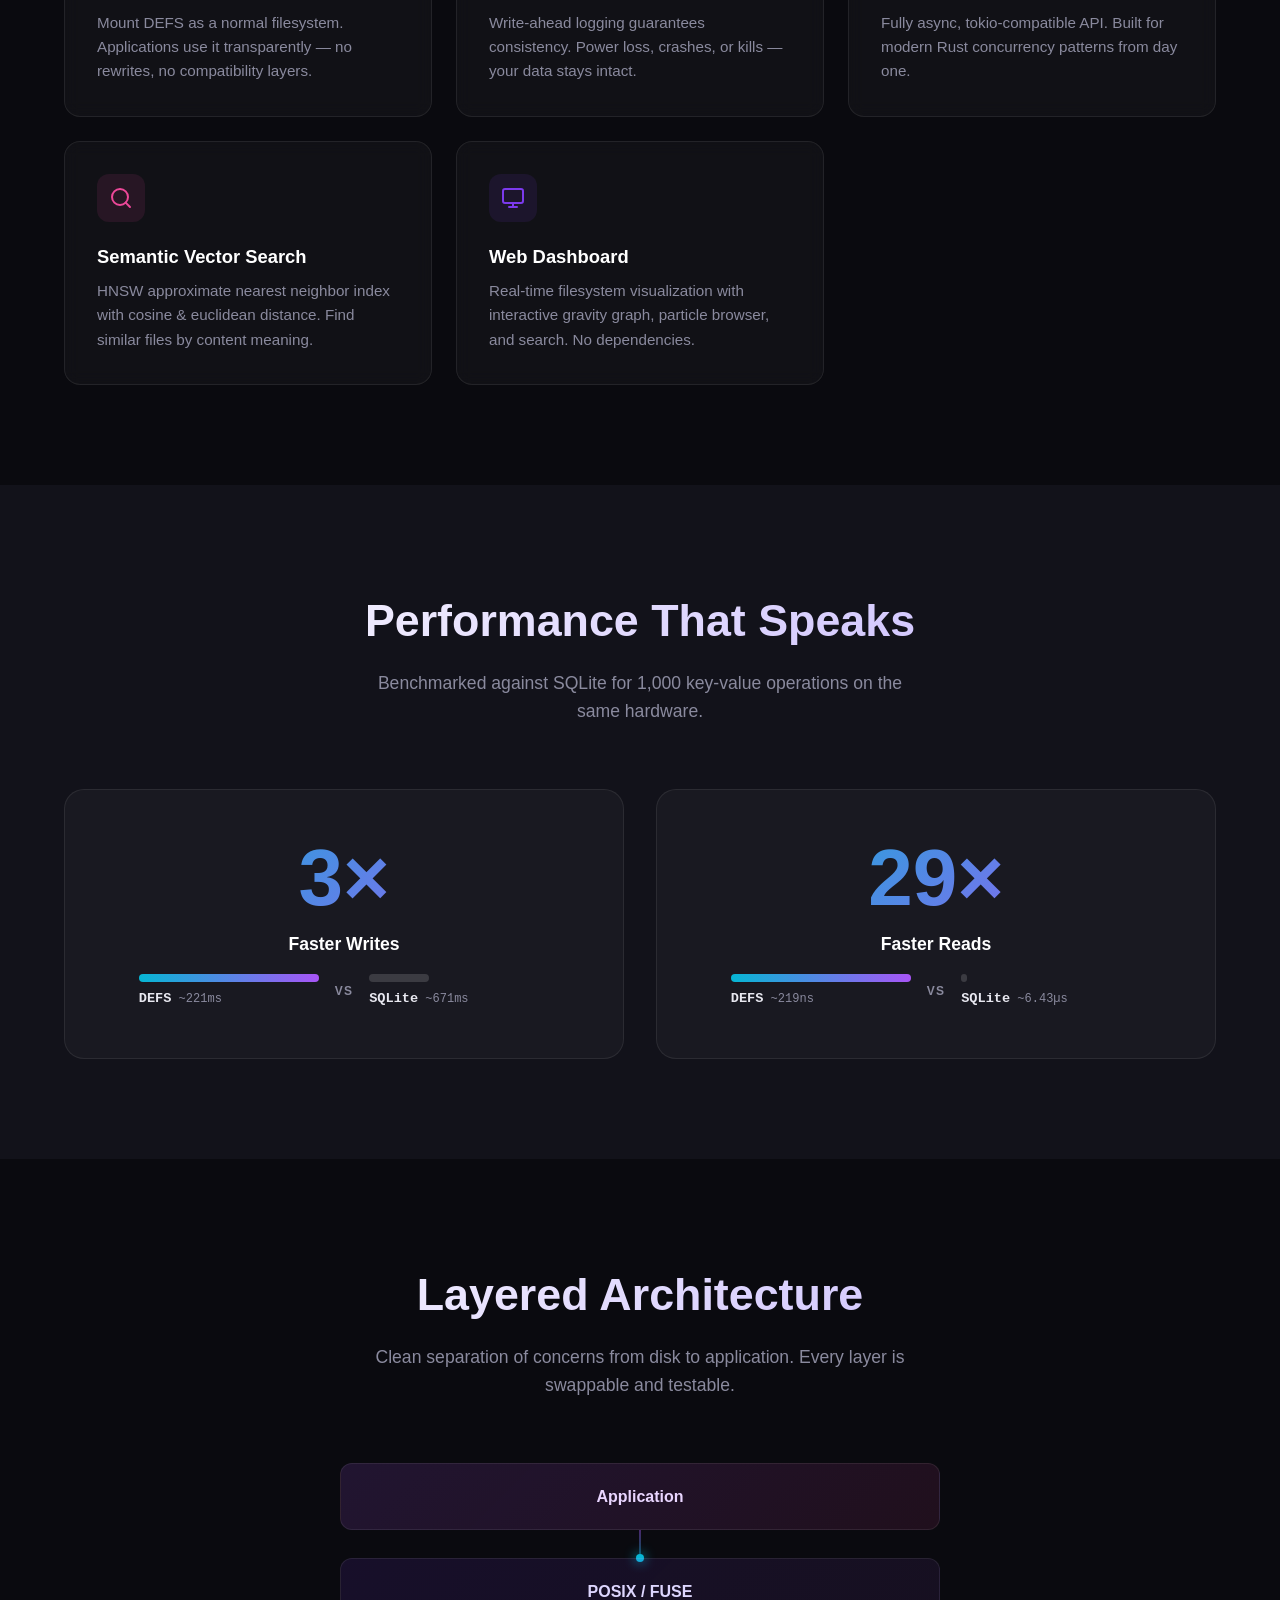
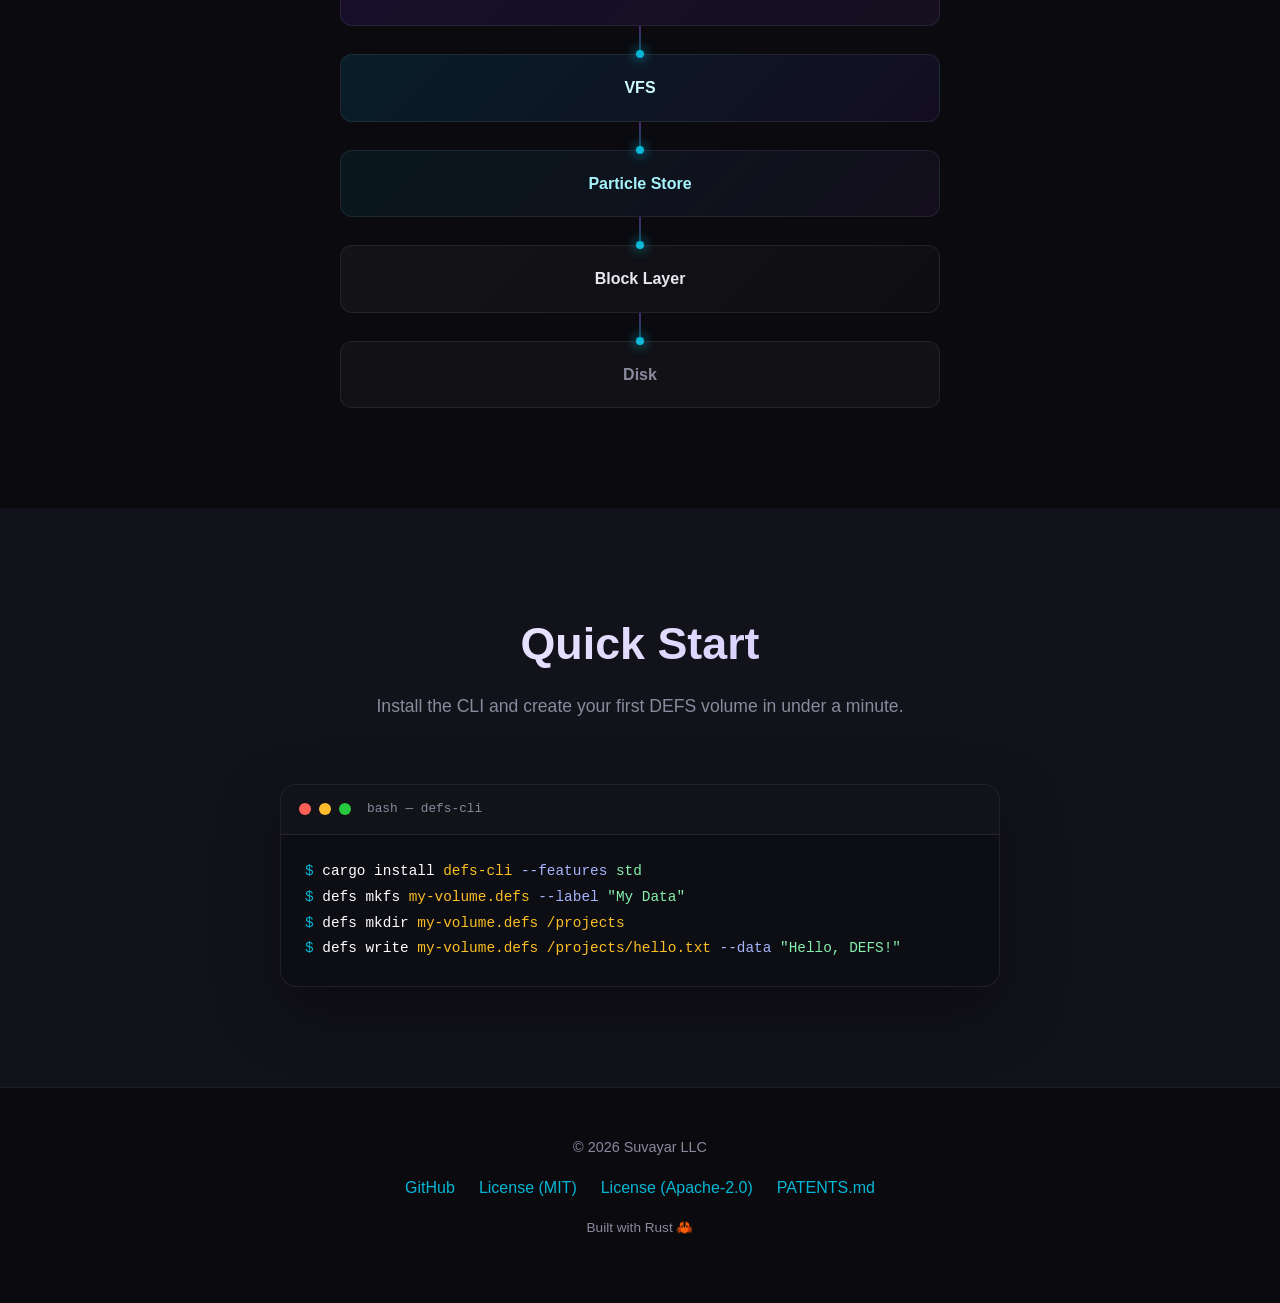
==== commit 1356540b: "v1.1.0: semantic search, HNSW fix, web dashboard - Fix HNSW RNG bug: proper geometric distribution, " ====
--- a/website/index.html
+++ b/website/index.html
@@ -4,7 +4,7 @@
   <meta charset="UTF-8">
   <meta name="viewport" content="width=device-width, initial-scale=1.0">
   <title>DEFS — AI-Native Content-Aware Filesystem</title>
-  <meta name="description" content="DEFS v1.0 — AI-native, content-aware storage with semantic relationships, block-level deduplication, and POSIX compatibility.">
+  <meta name="description" content="DEFS v1.1 — AI-native filesystem with semantic search, web dashboard, HNSW vector index, block-level deduplication, and POSIX compatibility.">
   <style>
     :root {
       --bg: #0a0a0f;
@@ -529,9 +529,9 @@
       <canvas id="particles"></canvas>
     </div>
     <div class="hero-content">
-      <div class="hero-badge">DEFS v1.0 Now Available</div>
+      <div class="hero-badge">DEFS v1.1 — Semantic Search + Web Dashboard</div>
       <h1>The Filesystem That Understands Your Data</h1>
-      <p>DEFS v1.0 — AI-native, content-aware storage with semantic relationships, block-level deduplication, and POSIX compatibility.</p>
+      <p>DEFS v1.1 — AI-native filesystem with semantic search, web dashboard, HNSW vector index, block-level deduplication, and POSIX compatibility.</p>
       <div class="hero-ctas">
         <a href="#quickstart" class="btn btn-primary">Get Started &rarr;</a>
         <a href="https://github.com/taylor-oclaw/DEFS" target="_blank" rel="noopener" class="btn btn-secondary">View on GitHub &rarr;</a>
@@ -593,6 +593,20 @@
           </div>
           <h3>Async Backend</h3>
           <p>Fully async, tokio-compatible API. Built for modern Rust concurrency patterns from day one.</p>
+        </div>
+        <div class="feature-card reveal">
+          <div class="feature-icon pink">
+            <svg width="24" height="24" viewBox="0 0 24 24" fill="none" stroke="#ec4899" stroke-width="2" stroke-linecap="round" stroke-linejoin="round"><circle cx="11" cy="11" r="8"/><line x1="21" y1="21" x2="16.65" y2="16.65"/></svg>
+          </div>
+          <h3>Semantic Vector Search</h3>
+          <p>HNSW approximate nearest neighbor index with cosine &amp; euclidean distance. Find similar files by content meaning.</p>
+        </div>
+        <div class="feature-card reveal">
+          <div class="feature-icon violet">
+            <svg width="24" height="24" viewBox="0 0 24 24" fill="none" stroke="#7c3aed" stroke-width="2" stroke-linecap="round" stroke-linejoin="round"><rect x="2" y="3" width="20" height="14" rx="2" ry="2"/><line x1="8" y1="21" x2="16" y2="21"/><line x1="12" y1="17" x2="12" y2="21"/></svg>
+          </div>
+          <h3>Web Dashboard</h3>
+          <p>Real-time filesystem visualization with interactive gravity graph, particle browser, and search. No dependencies.</p>
         </div>
       </div>
     </div>
